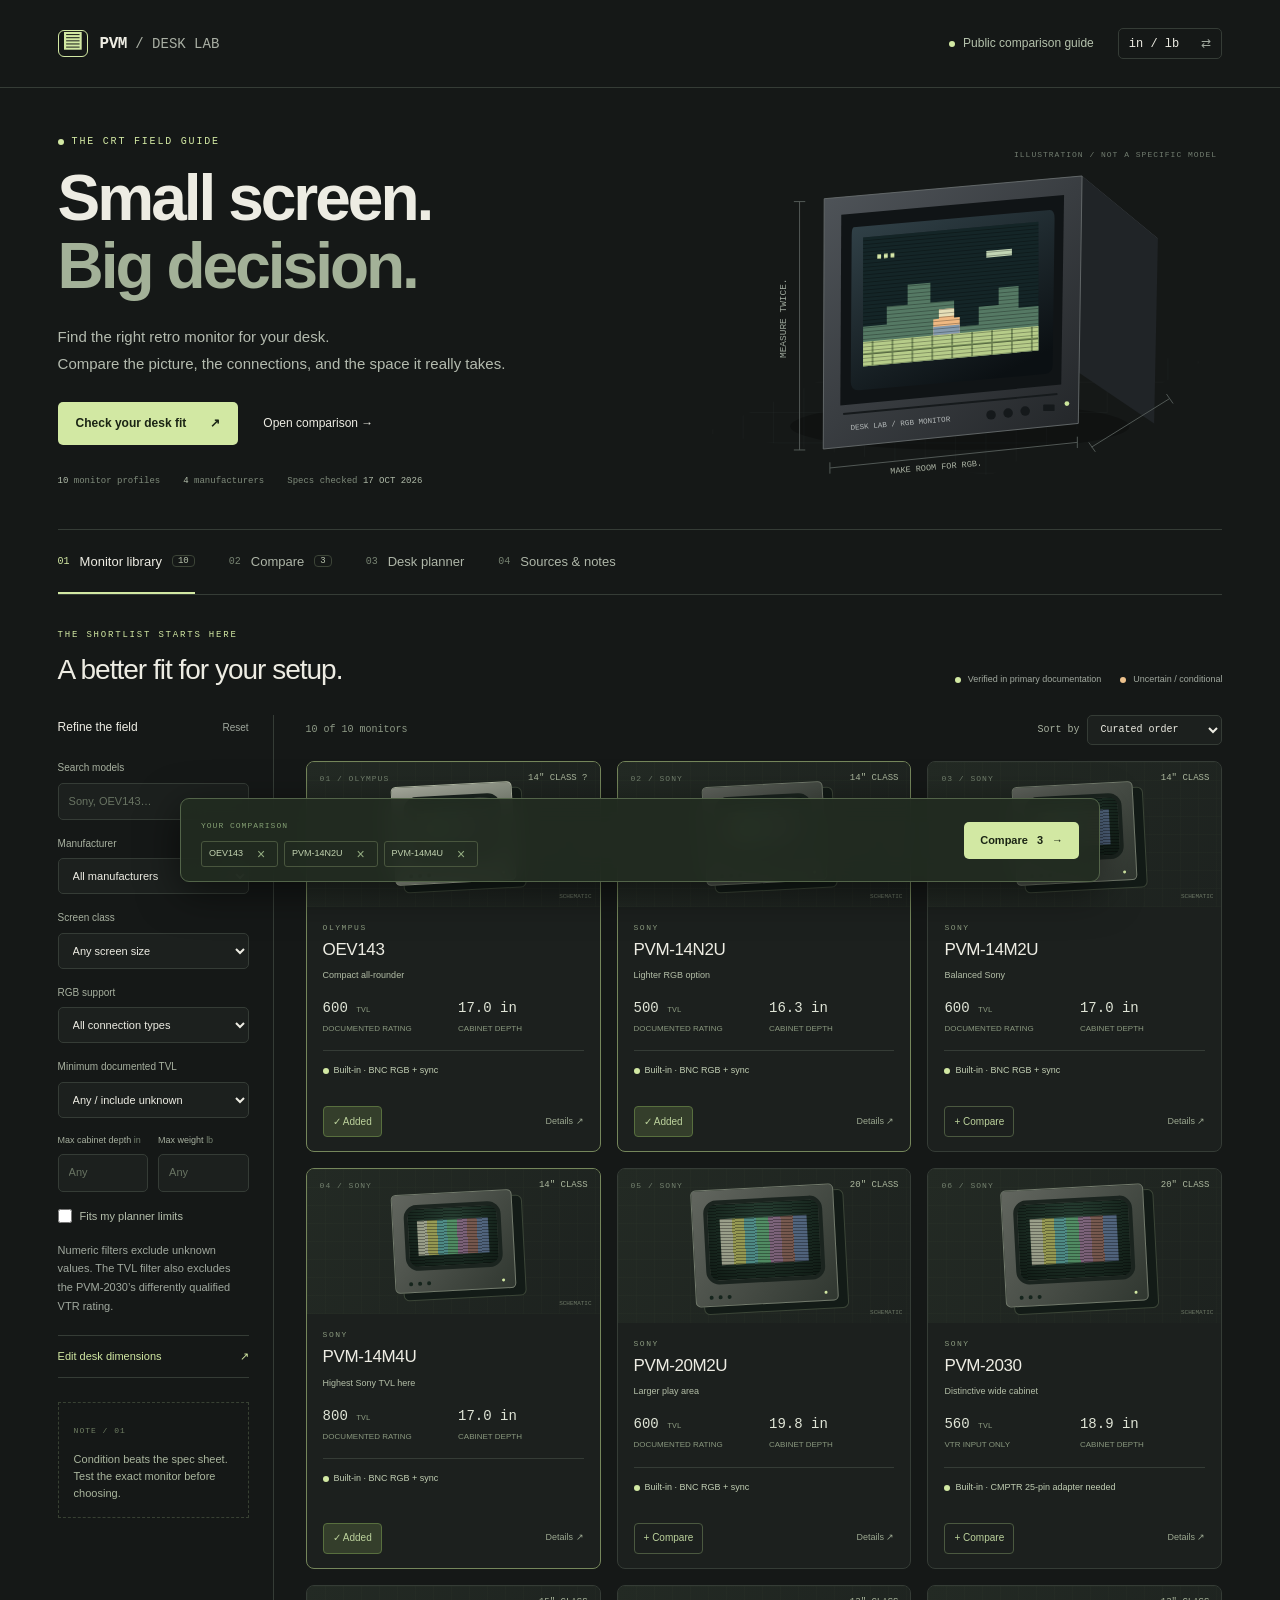
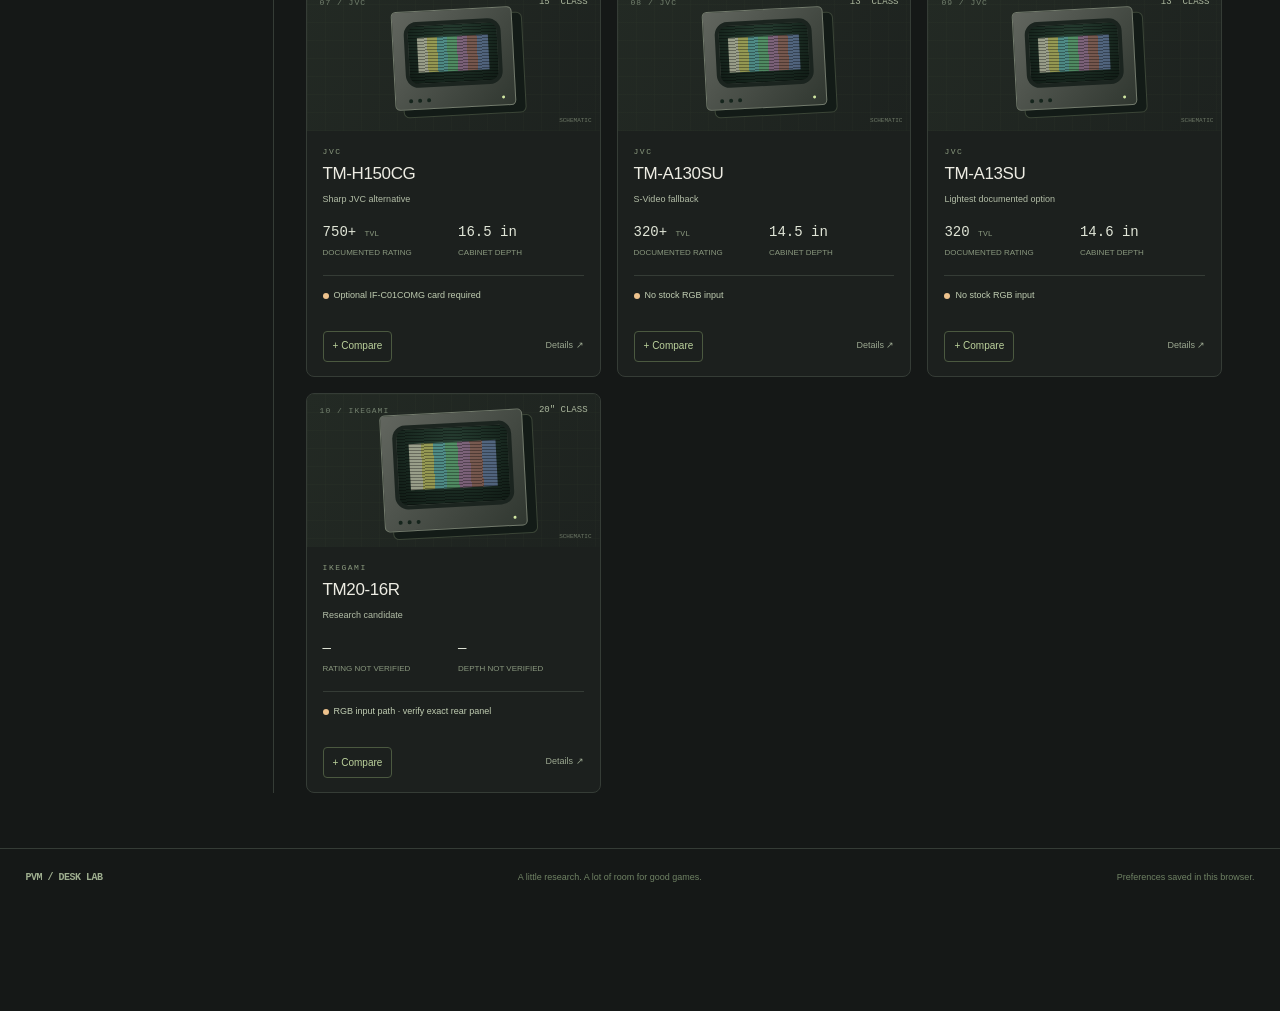
==== docs/pvm-desk-lab/index.html @ 0cb01678 "Add PVM Desk Lab comparison site and desk-fit planner" ====
<!doctype html>
<html lang="en">
<head><meta charset="UTF-8"><meta name="viewport" content="width=device-width,initial-scale=1"><meta name="description" content="Compare classic CRT monitors with sourced specifications and a practical desk-fit planner."><title>PVM Desk Lab — Find your next CRT</title><link rel="stylesheet" href="style.css"><script type="module" src="app.mjs"></script></head>
<body>
<a class="skip" href="#main">Skip to content</a>
<header class="header"><a href="#browse" class="logo" aria-label="PVM Desk Lab home"><span class="logo-icon" aria-hidden="true">▤</span><span>PVM<span class="logo-light"> / DESK LAB</span></span></a><span class="private"><span></span>Public comparison guide</span><button id="units" class="unit-button" aria-label="Switch measurement units">in / lb <span>⇄</span></button></header>
<main id="main">
<section class="hero"><div class="hero-copy"><p class="eyebrow"><span class="pulse"></span> THE CRT FIELD GUIDE</p><h1>Small screen.<br><span>Big decision.</span></h1><p class="intro">Find the right retro monitor for your desk.<br>Compare the picture, the connections, and the space it really takes.</p><div class="hero-actions"><button class="primary" data-view="desk">Check your desk fit <span>↗</span></button><button class="text-button" data-view="compare">Open comparison →</button></div><div class="hero-meta"><span><b>10</b> monitor profiles</span><span><b>4</b> manufacturers</span><span>Specs checked <b>17 OCT 2026</b></span></div></div>
<div class="hero-art" aria-hidden="true"><svg viewBox="0 0 570 360"><defs><linearGradient id="case" x2="0.9" y2="1"><stop stop-color="#50555a"/><stop offset="1" stop-color="#24272a"/></linearGradient><linearGradient id="glass" x2=".6" y2="1"><stop stop-color="#33444b"/><stop offset="1" stop-color="#0b1013"/></linearGradient><pattern id="scan" width="4" height="4" patternUnits="userSpaceOnUse"><path d="M0 3.5H4" stroke="#000" stroke-opacity=".28"/></pattern><pattern id="grid" width="32" height="32" patternUnits="userSpaceOnUse"><path d="M32 0H0V32" fill="none" stroke="#606966" stroke-width=".5" opacity=".22"/></pattern></defs><path d="M24 310 325 355 548 235 256 205Z" fill="url(#grid)"/><ellipse cx="293" cy="303" rx="179" ry="25" fill="#000" opacity=".25"/><path d="m150 63 272-24 80 66-251 35Z" fill="#51565a"/><path d="m422 39 80 66-4 195-80-54Z" fill="#202427"/><path d="m150 63 272-24-4 261-269 27Z" fill="url(#case)" stroke="#64696a"/><path d="m168 80 235-21-3 200-233 22Z" fill="#101416"/><path d="m181 93 207-18q5 0 5 9l-2 155q0 8-8 9l-197 17q-8 0-8-9l1-154q0-8 2-9Z" fill="url(#glass)"/><g transform="translate(191 104) skewY(-5.2)"><path d="M0 0H185V136H0Z" fill="#142527"/><path d="M0 94 25 94 25 75 47 75 47 54 71 54 71 75 96 75 96 103 122 103 122 84 143 84 143 66 164 66 164 89 185 89V136H0Z" fill="#557964"/><path d="M0 110H185V136H0Z" fill="#b6cc89"/><path d="M10 110V136M31 110V136M52 110V136M73 110V136M94 110V136M115 110V136M136 110V136M157 110V136M178 110V136M0 123H185" stroke="#778e5a" stroke-width="2"/><path d="M80 83h16v10h6v17H74V93h6Z" fill="#f0b982"/><path d="M80 83h16v8H80Z" fill="#e6dfb8"/><path d="M74 101h28v9H74Z" fill="#859bae"/><path d="M15 19h4v5h-4Zm7 0h4v5h-4Zm7 0h4v5h-4Z" fill="#d5e8a9"/><path d="M130 26h27v7h-27Z" fill="#c3d6b5"/><rect width="185" height="136" fill="url(#scan)"/></g><path d="m170 290 226-21" stroke="#161a1c" stroke-width="2"/><text x="178" y="307" fill="#b3b8b8" font-size="8" font-family="monospace" transform="rotate(-5 178 307)">DESK LAB / RGB MONITOR</text><g fill="#15191b"><circle cx="326" cy="291" r="5"/><circle cx="344" cy="289" r="5"/><circle cx="362" cy="287" r="5"/><rect x="381" y="280" width="12" height="7" rx="1"/></g><circle cx="406" cy="279" r="2.5" fill="#cce69b"/><g stroke="#555d59" fill="none" stroke-width="1"><path d="M124 66v262m-6-262h12m-12 262h12"/><path d="m156 347 261-27m-261 21v12m261-39v12"/><path d="m432 325 82-51m-85 46 7 10m75-61 7 10"/></g><text x="110" y="231" fill="#9ca69b" font-size="10" font-family="monospace" transform="rotate(-90 110 231)">MEASURE TWICE.</text><text x="220" y="353" fill="#aab2a3" font-size="9" font-family="monospace" transform="rotate(-5 220 353)">MAKE ROOM FOR RGB.</text></svg><span class="art-label">ILLUSTRATION / NOT A SPECIFIC MODEL</span></div></section>
<nav class="tabs" aria-label="Comparison tools"><a href="#browse" data-view="browse" class="active">01 <span>Monitor library</span><b>10</b></a><a href="#compare" data-view="compare">02 <span>Compare</span><b id="compare-count">3</b></a><a href="#desk" data-view="desk">03 <span>Desk planner</span></a><a href="#sources" data-view="sources">04 <span>Sources & notes</span></a></nav>
<section id="browse" class="view"><div class="section-top"><div><p class="eyebrow">THE SHORTLIST STARTS HERE</p><h2>A better fit for your setup.</h2></div><span class="legend"><i class="dot verified"></i> Verified in primary documentation <i class="dot uncertain"></i> Uncertain / conditional</span></div><div class="library-layout"><aside class="filters"><div class="filter-title"><h3>Refine the field</h3><button id="reset-filters" class="text-button">Reset</button></div><label class="search">Search models<input id="search" type="search" placeholder="Sony, OEV143…"></label><label>Manufacturer<select id="brand"><option value="all">All manufacturers</option><option>Sony</option><option>Olympus</option><option>JVC</option><option>Ikegami</option></select></label><label>Screen class<select id="size"><option value="all">Any screen size</option><option value="compact">Compact · 13–15 inches</option><option value="large">Large · 20 inches</option></select></label><label>RGB support<select id="rgb"><option value="all">All connection types</option><option value="stock">Built-in RGB (adapter OK)</option><option value="bnc">Built-in BNC RGB</option><option value="possible">RGB possible (card OK)</option><option value="none">No stock RGB</option></select></label><label>Minimum documented TVL<select id="tvl"><option value="0">Any / include unknown</option><option value="500">500+</option><option value="600">600+</option><option value="750">750+</option><option value="800">800+</option></select></label><div class="filter-pair"><label>Max cabinet depth <span class="length-unit">in</span><input id="max-depth" type="number" min="1" step="0.1" placeholder="Any"></label><label>Max weight <span class="mass-unit">lb</span><input id="max-mass" type="number" min="1" step="0.1" placeholder="Any"></label></div><label class="check"><input id="fits-only" type="checkbox"><span>Fits my planner limits</span></label><p class="small muted">Numeric filters exclude unknown values. The TVL filter also excludes the PVM-2030’s differently qualified VTR rating.</p><button class="planner-link" data-view="desk">Edit desk dimensions <span>↗</span></button><div class="filter-note"><span>NOTE / 01</span><p>Condition beats the spec sheet. Test the exact monitor before choosing.</p></div></aside><div><div class="results-bar"><span id="result-count" aria-live="polite"></span><label>Sort by <select id="sort"><option value="curated">Curated order</option><option value="depth">Shallowest first</option><option value="weight">Lightest first</option><option value="tvl">Highest TVL first</option></select></label></div><div id="cards" class="cards"></div></div></div></section>
<section id="compare" class="view" hidden><div class="section-top"><div><p class="eyebrow">THE DETAILS THAT CHANGE THE DECISION</p><h2>Put them side by side.</h2></div><button class="outline" data-view="browse">+ Add monitors</button></div><div class="compare-controls"><p>Select up to four. Your shortlist stays here when you filter the library.</p><label class="check"><input id="differences" type="checkbox"><span>Show differences only</span></label></div><div id="comparison"></div><div class="callout"><b>Read TVL correctly.</b><p>TVL measures horizontal resolving ability, not input resolution or scanline count. Ratings use different conditions; a higher number is not an overall picture-quality score. All candidates here target standard-definition CRT use, not an assumed 480p connection.</p></div></section>
<section id="desk" class="view" hidden><div class="section-top"><div><p class="eyebrow">LESS GUESSWORK. MORE DESK SPACE.</p><h2>Will it actually fit?</h2></div><span class="pill">Calculated from cabinet dimensions</span></div><div class="desk-layout"><aside class="desk-controls"><h3>Your available space</h3><p class="small muted">Starts with an example setup. Enter your actual clear space and remaining load budget.</p><div class="desk-fields" id="desk-fields"></div><button class="text-button" id="reset-desk">Restore example dimensions</button><hr><h3>Models on the drawing</h3><p class="small muted">Uses your comparison shortlist. Add or remove models in the library.</p><div id="desk-models"></div><button class="planner-link" data-view="browse">Change shortlist <span>↗</span></button></aside><div><div class="drawing-toolbar"><div class="segmented"><button id="overlay" aria-pressed="true">Overlay alternatives</button><button id="side" aria-pressed="false">Place side by side</button></div><span class="small muted">TOP VIEW / TO SCALE</span></div><div class="desk-canvas" id="desk-canvas"></div><div id="desk-summary" aria-live="polite"></div><div class="callout"><b>A planning envelope, not a structural approval.</b><p>Rear allowance and front workspace are your planning assumptions, not manufacturer ventilation clearances. The rectangles use full cabinet envelopes, not measured feet. Allow for plugs, controls, vents, support under every foot, and other desk equipment. Weight checks use your remaining budget; they cannot establish local point-load strength.</p></div></div></div></section>
<section id="sources" class="view" hidden><div class="section-top"><div><p class="eyebrow">KNOW WHAT YOU’RE COMPARING</p><h2>Evidence, with the gaps left in.</h2></div><span class="pill">Checked 17 October 2026</span></div><div class="source-intro"><article><i class="dot verified"></i><h3>Verified specification</h3><p>Found in a manufacturer manual or brochure. This describes the model’s original specification, not the condition or accessories of a used unit.</p></article><article><i class="dot uncertain"></i><h3>Uncertain or conditional</h3><p>Not fully established, revision-dependent, or dependent on installed hardware. Unknown values never count as a successful desk fit.</p></article><article><i class="dot calculated"></i><h3>Calculated result</h3><p>Unit conversions, cabinet footprint, clearances and fit derive from the documented values and your inputs. Rounded displays do not change the internal calculation.</p></article></div><div class="source-notes"><h3>What needs special care</h3><ul><li><b>OEV143:</b> RGB, component, 600 TVL, dimensions and mass are directly documented. Its 14-inch size class remains marked uncertain; no viewable diagonal is assumed.</li><li><b>PVM-2030:</b> 560 TVL is the VTR-input rating in the cited manual edition. RGB’s 640 × 200-dot wording is retained as a historical specification, not converted into a TVL or accepted-video-mode claim. Rear connections vary by revision.</li><li><b>TM-H150CG:</b> RGB and component need the optional IF-C01COMG card. Verify the seller includes it.</li><li><b>Ikegami TM20-16R:</b> the service manual supports RGB, but this review did not establish external dimensions, mass, TVL, or the R variant’s component support. It remains a research candidate.</li><li><b>JVC A-series:</b> the indexed manufacturer brochure is available in search records, but its original URL returned 404. Values are identified as documented with that retrieval limitation. Modifications are not assumed.</li><li><b>Screen size:</b> nominal tube class and actual viewable picture are separate. Unverified viewable sizes stay blank. Cabinet drawings do not simulate picture quality.</li></ul></div><div id="source-list" class="source-list"></div><div class="inspection"><div><p class="eyebrow">BEFORE YOU BRING ONE HOME</p><h3>Judge the unit, not just the model.</h3></div><ol><li>Check exact model suffix and rear inputs.</li><li>Test your RGB source and intended sync path.</li><li>Look at a grid, solid colors, and real gameplay after warm-up.</li><li>Inspect focus, convergence, geometry, burn-in and brightness.</li><li>Measure the cabinet, cable protrusions and support points.</li><li>Confirm included cards, adapters, service history and transport plan.</li></ol></div></section>
</main>
<footer><a class="logo" href="#browse">PVM / DESK LAB</a><span>A little research. A lot of room for good games.</span><span>Preferences saved in this browser.</span></footer>
<div class="compare-dock" id="dock"><div><span class="dock-label">YOUR COMPARISON</span><div id="dock-models"></div></div><button class="primary" data-view="compare">Compare <span id="dock-count">3</span> →</button></div>
<dialog id="detail"><button class="close" aria-label="Close monitor details">×</button><div id="detail-content"></div></dialog><div id="toast" role="status" aria-live="polite"></div>
</body></html>
---- docs/pvm-desk-lab/style.css ----
:root{--bg:#151817;--surface:#1c201e;--surface2:#222724;--border:#353c36;--text:#edece3;--muted:#a0a89e;--accent:#d2e8a3;--purple:#b8b5ff;--amber:#edc28d;--red:#efaaa4;--mono:ui-monospace,SFMono-Regular,Consolas,monospace;--sans:Inter,Arial,Helvetica,sans-serif}*{box-sizing:border-box}html{scroll-behavior:smooth;scroll-padding-top:30px}body{margin:0;background:var(--bg);color:var(--text);font:14px/1.55 var(--sans);padding-bottom:104px}a{color:inherit}button,input,select{font:inherit}button,a,input,select{ -webkit-tap-highlight-color:transparent}button{cursor:pointer}button:disabled{cursor:not-allowed;opacity:.45}button,select,input{color:var(--text)}button:focus-visible,a:focus-visible,input:focus-visible,select:focus-visible,summary:focus-visible{outline:2px solid var(--accent);outline-offset:4px}button{border:0}a{text-underline-offset:4px}.header{height:88px;max-width:1440px;margin:auto;padding:0 4.5%;display:flex;align-items:center;gap:24px;border-bottom:1px solid var(--border)}.logo{font:700 16px var(--mono);letter-spacing:-.5px;text-decoration:none;display:flex;align-items:center;gap:12px}.logo-light{color:#a9afa4;font-weight:400;font-size:14px;letter-spacing:0}.logo-icon{border:1px solid var(--accent);color:var(--accent);border-radius:6px;width:30px;height:27px;text-align:center;font-size:22px;line-height:22px}.private{margin-left:auto;font-size:12px;color:#b5c2ad;display:flex;align-items:center;gap:8px}.private span{width:6px;height:6px;background:var(--accent);border-radius:50%}.unit-button{background:transparent;border:1px solid var(--border);border-radius:5px;padding:7px 10px;font:12px var(--mono)}.unit-button span{margin-left:15px;color:var(--muted)}main{max-width:1440px;margin:auto;padding:0 4.5%}.hero{display:grid;grid-template-columns:1.1fr 1fr;min-height:436px;align-items:center;gap:30px;padding:38px 0 30px}.eyebrow{font:10px/1.5 var(--mono);letter-spacing:1.8px;color:var(--accent);margin:0 0 16px;display:flex;align-items:center;gap:8px}.pulse{height:6px;width:6px;background:var(--accent);display:inline-block;border-radius:50%}h1{font-size:clamp(40px,5vw,66px);letter-spacing:-3px;line-height:1.06;font-weight:550;margin:0 0 22px}h1 span{color:#a3b198}h2{font-size:28px;font-weight:500;letter-spacing:-1px;line-height:1.25;margin:0}h3{font-weight:500;font-size:15px;margin:0 0 10px}.intro{color:#b4bbaf;line-height:1.8;font-size:15px;margin:0 0 25px}.hero-actions{display:flex;gap:25px;align-items:center}.primary{background:var(--accent);color:#1a2414;border-radius:5px;padding:12px 18px;font-size:12px;font-weight:650;display:inline-flex;align-items:center;justify-content:center;gap:24px}.primary:hover{background:#e4f4c2}.text-button{background:transparent;color:var(--text);font-size:12px;padding:5px 0}.text-button:hover{color:var(--accent)}.hero-meta{display:flex;gap:23px;margin-top:31px;color:#7f8b7b;font:9px var(--mono)}.hero-meta b{color:#b1bcaa;font-weight:500}.hero-art{position:relative;min-width:0;max-width:570px}.hero-art svg{display:block;width:100%;height:auto}.art-label{position:absolute;top:3%;right:1%;font:8px var(--mono);letter-spacing:1px;color:#727d70}.tabs{display:flex;gap:34px;border-top:1px solid var(--border);border-bottom:1px solid var(--border);margin-top:5px;min-height:66px;align-items:stretch}.tabs a{color:#768271;display:flex;align-items:center;gap:10px;font:10px var(--mono);text-decoration:none;padding:17px 0;border-bottom:2px solid transparent;white-space:nowrap}.tabs a span{font:13px var(--sans);color:#aeb6a8}.tabs a.active{color:var(--accent);border-bottom-color:var(--accent)}.tabs a.active span{color:var(--text)}.tabs b{font-size:9px;font-weight:400;border:1px solid #3c4437;padding:0 5px;border-radius:4px;color:#b8c3ad}.view{padding:34px 0 55px}.section-top{display:flex;justify-content:space-between;gap:20px;align-items:flex-end;margin-bottom:28px}.section-top .eyebrow{font-size:9px;margin-bottom:9px}.legend{display:flex;gap:7px;align-items:center;max-width:400px;font-size:9px;color:var(--muted);flex-wrap:wrap}.dot{display:inline-block;width:6px;height:6px;border-radius:50%;vertical-align:middle;flex-shrink:0}.verified{background:var(--accent)}.uncertain{background:var(--amber)}.calculated{background:var(--purple)}.legend .dot:nth-of-type(2){margin-left:12px}.library-layout{display:grid;grid-template-columns:216px 1fr;gap:32px}.filters{border-right:1px solid var(--border);padding-right:24px}.filter-title{display:flex;align-items:center;justify-content:space-between;margin-bottom:20px}.filter-title h3{font-size:12px;margin:0}.filter-title button{font-size:10px;color:var(--muted)}label{display:block;font-size:10px;color:#a7b09f;margin-bottom:16px}input[type=search],input[type=number],select{width:100%;display:block;margin-top:7px;border:1px solid var(--border);background:var(--surface);border-radius:5px;padding:9px 10px;min-height:36px;font-size:11px;max-width:100%}input::placeholder{color:#697463}select{appearance:auto;cursor:pointer}.check{display:flex;align-items:center;gap:8px;color:#b6c0ad;font-size:11px;cursor:pointer}.check input{accent-color:var(--accent);width:14px;height:14px;margin:0;flex-shrink:0}.filter-pair{display:grid;grid-template-columns:1fr 1fr;gap:10px}.filter-pair label{font-size:9px}.filter-pair label span{color:#73806e}.small{font-size:11px;line-height:1.7}.muted{color:var(--muted)}.planner-link{width:100%;padding:12px 0;display:flex;justify-content:space-between;background:transparent;border-top:1px solid var(--border);border-bottom:1px solid var(--border);text-align:left;color:var(--accent);font-size:11px;margin-top:20px}.filter-note{border:1px dashed #384133;padding:15px;margin-top:24px;color:#aab69e}.filter-note span{font:8px var(--mono);color:#6f7e63;letter-spacing:1px}.filter-note p{font-size:11px;margin-bottom:0}.results-bar{display:flex;align-items:center;justify-content:space-between;gap:15px;margin-bottom:16px;color:#8e9a86;font:10px var(--mono)}.results-bar label{display:flex;align-items:center;gap:8px;margin:0;white-space:nowrap}.results-bar select{margin:0;padding:7px 8px;font-size:10px;min-height:30px;width:135px}.cards{display:grid;grid-template-columns:repeat(3,minmax(0,1fr));gap:16px}.card{background:var(--surface);border:1px solid var(--border);border-radius:8px;overflow:hidden;display:flex;flex-direction:column;transition:border-color .15s}.card:hover{border-color:#6e7c60}.card.selected{border-color:#75865b}.card-top{position:relative;background:linear-gradient(130deg,#232a24,#1d221f);min-height:145px;display:flex;align-items:center;justify-content:center;padding:18px}.card-top:before{content:'';position:absolute;inset:0;background-image:linear-gradient(#919e6b07 1px,transparent 1px),linear-gradient(90deg,#919e6b07 1px,transparent 1px);background-size:18px 18px}.card-index{position:absolute;top:12px;left:13px;font:8px var(--mono);letter-spacing:1px;color:#73806e}.card-class{position:absolute;right:12px;top:11px;color:#acb89e;font:9px var(--mono)}.mini-crt{width:121px;aspect-ratio:1.22;background:linear-gradient(130deg,#62665f,#303730);border:1px solid #737b6d;border-radius:5px;position:relative;padding:10px 11px 21px;box-shadow:9px 7px 0 #131b17,9px 7px 0 1px #3b4537;transform:rotate(-3deg)}.mini-crt.cream{background:linear-gradient(130deg,#b0b4a6,#777f71);border-color:#b7bfa9}.mini-crt.big{width:143px}.mini-glass{width:100%;height:100%;border:4px solid #1b241f;border-radius:13px;background:radial-gradient(ellipse at 50% 20%,#263d31,#101b15);overflow:hidden;display:flex;justify-content:center;align-items:center;position:relative}.mini-glass:after{content:'';position:absolute;inset:0;background:repeating-linear-gradient(0deg,#0005 0px,#0005 1px,transparent 1px,transparent 3px)}.mini-glass .bars{height:60%;width:79%;background:linear-gradient(90deg,#dddcc1 0 14%,#d5d16b 14% 28%,#68b9b7 28% 42%,#6bba82 42% 56%,#ac7ba3 56% 70%,#a66e64 70% 84%,#6e83ae 84%);opacity:.65}.mini-controls{position:absolute;left:13px;right:10px;bottom:6px;display:flex;align-items:center;gap:5px}.mini-controls i{width:4px;height:4px;background:#16251d;border-radius:50%}.mini-controls i:last-child{background:var(--accent);margin-left:auto;width:3px;height:3px}.schematic-label{position:absolute;bottom:7px;right:8px;font:6px var(--mono);color:#6d7866}.card-body{padding:16px 16px 14px;display:flex;flex:1;flex-direction:column}.card-brand{font:8px var(--mono);letter-spacing:1.5px;color:#8a997e;margin-bottom:5px}.card h3{font-size:17px;letter-spacing:-.4px;margin-bottom:6px}.tag{color:#b3bea7;font-size:9px}.spec-row{display:grid;grid-template-columns:1fr 1fr;gap:10px;margin:17px 0 13px;padding-bottom:13px;border-bottom:1px solid var(--border)}.spec-row strong{display:block;font:14px var(--mono);font-weight:400;color:#e0e5d7}.spec-row small{font-size:8px;color:#89977e}.connection{font-size:9px;color:#c0cdb2;display:flex;gap:5px;align-items:flex-start;min-height:28px}.connection .dot{margin-top:4px}.card-bottom{display:flex;gap:10px;align-items:center;justify-content:space-between;margin-top:auto;padding-top:14px}.add-button{border:1px solid #4b5940;border-radius:4px;padding:6px 9px;background:transparent;color:#bcd29c;font-size:10px;min-height:31px}.add-button[aria-pressed=true]{background:#343e2b;border-color:#586f3e}.details-button{background:transparent;color:#9ba790;font-size:9px;padding:7px 0}.empty{grid-column:1/-1;padding:55px 25px;border:1px dashed var(--border);text-align:center;color:var(--muted)}.empty h3{color:var(--text)}.outline{background:transparent;border:1px solid #59644f;border-radius:5px;padding:9px 13px;font-size:11px;color:var(--accent)}.pill{border:1px solid var(--border);border-radius:4px;padding:5px 9px;font:9px var(--mono);color:#a5b295}.compare-controls{display:flex;justify-content:space-between;align-items:center;gap:20px;color:var(--muted);font-size:12px;margin-bottom:20px}.compare-controls p{margin:0}.compare-controls label{margin:0}.table-wrap{border:1px solid var(--border);border-radius:7px;overflow:auto}table{border-collapse:collapse;width:100%;min-width:660px;table-layout:fixed;font-size:11px}th,td{padding:16px;vertical-align:top;text-align:left;border-right:1px solid var(--border);border-bottom:1px solid var(--border);overflow-wrap:anywhere}tr:last-child>*{border-bottom:0}tr>*:last-child{border-right:0}tbody th{font-size:10px;color:#8c9b80;font-weight:400;background:#191f1a;width:150px}thead th{background:#20281f;font-weight:400;min-width:180px}thead th:first-child{width:150px}.table-model{display:flex;justify-content:space-between;gap:8px;align-items:flex-start}.table-model strong{display:block;font-size:15px;color:#e0e7d7;margin-bottom:3px}.table-model small{font:9px var(--mono);color:#819370}.remove{background:transparent;color:#9baf8b;font-size:18px;padding:0 4px;line-height:1;min-width:24px;min-height:24px}.spec-value{display:block;margin-bottom:5px;font-size:12px}.provenance{display:inline-flex;align-items:center;gap:4px;font-size:8px;background:transparent;color:#9baa8e;padding:0;text-align:left;text-decoration:underline;text-decoration-color:#56634c;text-underline-offset:3px}.provenance.unknown-text{color:var(--amber);text-decoration:none}.cell-note{display:block;color:#909e84;font-size:9px;line-height:1.7;margin-top:7px}.derived{color:#b8b5e8}.compare-insights{display:grid;grid-template-columns:repeat(3,1fr);gap:16px;margin-bottom:20px}.insight{border-left:2px solid #b5c58a;padding:8px 16px;background:#1d241c}.insight span{font:8px var(--mono);color:#8b9e7c;letter-spacing:1px}.insight p{margin:6px 0 0;font-size:12px;color:#bdc9b2}.callout{display:flex;gap:25px;border:1px solid var(--border);border-radius:6px;padding:19px 22px;margin-top:24px;background:#1b211a}.callout b{color:#cbd6bd;font-size:12px;min-width:135px;max-width:180px;font-weight:500}.callout p{font-size:11px;color:#97a58c;margin:0;line-height:1.8}.desk-layout{display:grid;grid-template-columns:250px 1fr;gap:32px}.desk-controls{border:1px solid var(--border);border-radius:7px;padding:21px;background:#1b211c;align-self:start}.desk-fields{display:grid;grid-template-columns:1fr 1fr;gap:0 12px;margin-top:18px}.desk-fields label{font-size:9px}.desk-fields input{font:12px var(--mono)}hr{border:0;border-top:1px solid var(--border);margin:22px 0}.desk-model-chip{display:flex;align-items:center;gap:8px;margin-top:11px;font-size:10px;color:#b5c5a8}.desk-model-chip i{width:8px;height:8px;display:inline-block;border-radius:2px}.drawing-toolbar{display:flex;justify-content:space-between;align-items:center;gap:15px;margin-bottom:16px}.segmented{display:flex;border:1px solid var(--border);border-radius:5px;padding:3px;background:#1b211a}.segmented button{font-size:10px;background:transparent;color:#879a78;padding:8px 13px;border-radius:3px}.segmented button[aria-pressed=true]{background:#35412d;color:var(--accent)}.desk-canvas{border:1px solid var(--border);border-radius:7px;background-color:#1a201b;background-image:linear-gradient(#50604012 1px,transparent 1px),linear-gradient(90deg,#50604012 1px,transparent 1px);background-size:20px 20px;padding:20px;min-height:300px}.desk-canvas svg{width:100%;max-height:460px;display:block;overflow:visible}.drawing-caption{font:9px var(--mono);color:#86997a;margin:8px 0 0;line-height:1.8}.fit-cards{display:grid;grid-template-columns:repeat(2,1fr);gap:12px;margin-top:18px}.fit-card{border:1px solid var(--border);padding:14px 16px;border-radius:5px;background:#1c231b}.fit-card h3{font-size:12px;margin-bottom:6px}.fit-status{font:9px var(--mono);color:var(--accent)}.fit-status.over{color:var(--red)}.fit-status.unknown{color:var(--amber)}.fit-metrics{display:grid;grid-template-columns:1fr 1fr;font-size:9px;gap:5px 10px;margin-top:9px;color:#99a68e}.fit-metrics b{font-weight:400;color:#c5d1b9}.source-intro{display:grid;grid-template-columns:repeat(3,1fr);gap:22px;margin:30px 0}.source-intro article{border:1px solid var(--border);border-radius:6px;padding:22px}.source-intro h3{margin:15px 0 10px}.source-intro p{font-size:12px;color:var(--muted);margin:0;line-height:1.8}.source-notes{border-top:1px solid var(--border);padding:25px 0}.source-notes ul{padding-left:18px;margin-bottom:0}.source-notes li{margin:10px 0;color:var(--muted);font-size:12px}.source-notes b{color:#d0d9c5;font-weight:500}.source-list{display:grid;grid-template-columns:1fr 1fr;gap:15px}.source{border:1px solid var(--border);border-radius:5px;padding:21px}.source>span{font:8px var(--mono);color:#89a071;text-transform:uppercase;letter-spacing:1px}.source h3{margin:9px 0;font-size:14px}.source p{color:var(--muted);font-size:11px}.source a{font-size:11px;color:var(--accent);margin-right:14px}.inspection{display:grid;grid-template-columns:1fr 2fr;gap:50px;padding:32px;margin-top:32px;background:#242e20;border:1px solid #405139;border-radius:6px}.inspection h3{font-size:22px;max-width:200px;line-height:1.4}.inspection ol{margin:0;columns:2;padding-left:20px;column-gap:45px;font-size:12px;color:#b1c4a0}.inspection li{margin:0 0 13px;padding-left:4px;break-inside:avoid}footer{max-width:1310px;margin:0 auto;border-top:1px solid var(--border);display:flex;align-items:center;justify-content:space-between;gap:20px;padding:22px 2%;color:#6f8264;font-size:9px}footer .logo{font-size:10px;color:#9eae8f}.compare-dock{position:fixed;bottom:18px;left:50%;transform:translateX(-50%);width:min(920px,92%);z-index:5;border:1px solid #536449;background:#222b20ef;box-shadow:0 10px 40px #0008;backdrop-filter:blur(12px);border-radius:9px;display:flex;justify-content:space-between;align-items:center;padding:14px 20px;gap:20px}.dock-label{font:8px var(--mono);letter-spacing:1px;color:#849f73}.compare-dock>div{min-width:0}.compare-dock .primary{white-space:nowrap;font-size:11px;padding:10px 16px;gap:9px}#dock-models{display:flex;flex-wrap:wrap;gap:6px;margin-top:6px}.dock-chip{display:flex;align-items:center;gap:9px;border:1px solid #49563e;border-radius:3px;padding:3px 7px;font-size:9px;color:#c2d3b0}.dock-chip button{background:transparent;color:#96af83;padding:0 1px;font-size:14px;line-height:1.2;min-width:18px;min-height:18px}dialog{width:min(780px,94vw);max-height:88vh;overflow:auto;background:#20271f;color:var(--text);border:1px solid #536649;border-radius:10px;padding:33px}dialog::backdrop{background:#060b08c9;backdrop-filter:blur(4px)}dialog h2{margin:3px 30px 15px 0}dialog p{font-size:13px;color:#b6c5aa;line-height:1.8}.close{position:absolute;right:14px;top:9px;background:transparent;font-size:25px;color:#a9bc99;padding:8px}.detail-grid{display:grid;grid-template-columns:1fr 1fr;gap:15px;margin-top:23px}.detail-grid>div{border-top:1px solid var(--border);padding-top:14px}.detail-grid h3{font-size:10px;color:#94a77f}.detail-grid p{font-size:12px}.detail-source{border-top:1px solid var(--border);padding-top:15px;margin-top:20px}.detail-source a{color:var(--accent);font-size:12px}.detail-source small{font-size:10px;color:#91a17f;display:block;margin-top:6px}.skip{position:absolute;left:10px;top:-80px;background:var(--accent);color:#16210e;padding:12px;z-index:100}.skip:focus{top:10px}#toast{position:fixed;bottom:116px;left:50%;transform:translateX(-50%);background:#d2e8a3;color:#1d2a14;padding:12px 20px;z-index:50;border-radius:5px;font-size:12px;display:none;max-width:90%}#toast.show{display:block}[hidden]{display:none!important}.field-error{color:var(--red);font-size:10px;margin-top:8px}.input-invalid{border-color:var(--red)!important}
@media(min-width:1440px){.hero{min-height:460px}.card-top{min-height:160px}}
@media(max-width:1150px){.cards{grid-template-columns:repeat(2,minmax(0,1fr))}.library-layout{grid-template-columns:200px 1fr;gap:24px}.hero{gap:10px}.hero-meta{gap:12px;font-size:8px}.hero-actions{gap:15px}.legend{max-width:240px}.desk-layout{grid-template-columns:220px 1fr;gap:22px}.drawing-toolbar{flex-wrap:wrap}h1{font-size:52px}.hero-art{margin-right:-15px}.callout{gap:18px}.compare-insights{grid-template-columns:1fr}.insight{display:flex;align-items:center;gap:20px}.insight span{min-width:120px}.insight p{margin:0}}
@media(max-width:760px){.header{height:68px;padding:0 5%;gap:12px}.logo{font-size:14px;gap:9px}.logo-light{font-size:11px}.private{font-size:0;gap:0}.unit-button{padding:7px;font-size:10px}.unit-button span{margin-left:7px}main{padding:0 5%}.hero{grid-template-columns:1fr;gap:0;padding-top:30px;min-height:0}.hero-copy{position:relative;z-index:1}h1{font-size:49px;letter-spacing:-2px}.intro{font-size:13px}.hero-art{width:min(420px,100%);justify-self:center;margin-top:10px;margin-bottom:-10px;opacity:.9}.hero-meta{font-size:8px;gap:18px;flex-wrap:wrap}.tabs{gap:22px;overflow-x:auto;min-height:59px}.tabs a{font-size:8px;gap:7px}.tabs a span{font-size:11px}.tabs b{font-size:8px}.view{padding-top:28px}.section-top{align-items:flex-start;flex-wrap:wrap;gap:15px}h2{font-size:24px}.legend{max-width:100%;font-size:8px}.library-layout{grid-template-columns:1fr;gap:18px}.filters{border:1px solid var(--border);border-radius:5px;padding:15px;display:grid;grid-template-columns:1fr 1fr;gap:0 14px;align-items:start}.filter-title{grid-column:1/-1;margin-bottom:15px}.filters .search{grid-column:1/-1}.filters label{margin-bottom:12px}.filters .small{grid-column:1/-1;margin-top:0;margin-bottom:0;font-size:9px}.filters .filter-pair{grid-column:1/-1}.filters .planner-link{margin-top:10px;grid-column:1/-1;padding:8px 0}.filter-note{display:none}.filters .check{grid-column:1/-1;margin:3px 0 10px}.cards{gap:12px}.card-body{padding:13px}.card h3{font-size:15px}.card-top{min-height:132px}.mini-crt{width:110px}.mini-crt.big{width:124px}.card-class{font-size:8px}.spec-row{gap:7px}.spec-row strong{font-size:12px}.card-bottom{gap:7px}.add-button{font-size:9px;padding:6px 7px}.details-button{font-size:8px}.connection{font-size:9px}.tag{font-size:8px}.results-bar{font-size:9px}.results-bar select{width:125px}.compare-controls{flex-wrap:wrap}.compare-controls p{font-size:11px}.table-wrap{margin-right:-5.6%;border-radius:6px 0 0 6px}table{min-width:640px}th,td{padding:12px}.callout{display:block;padding:17px}.callout b{display:block;max-width:none;margin-bottom:9px}.desk-layout{grid-template-columns:1fr}.desk-controls{padding:18px}.desk-fields{grid-template-columns:repeat(3,1fr);gap:0 12px}.desk-model-chip{display:inline-flex;margin:4px 14px 4px 0}.desk-canvas{padding:12px;min-height:240px}.fit-cards{grid-template-columns:1fr}.drawing-toolbar .small{font-size:8px}.source-intro{grid-template-columns:1fr;gap:12px}.source-intro article{padding:17px}.source-intro h3{margin-top:6px}.source-intro p{font-size:11px}.source-list{grid-template-columns:1fr}.inspection{grid-template-columns:1fr;gap:15px;padding:22px}.inspection h3{max-width:none;font-size:21px}.inspection ol{columns:1}.compare-dock{width:94%;padding:12px;gap:9px;bottom:10px}.dock-label{font-size:7px}.dock-chip{font-size:8px;gap:4px;padding:2px 4px}.compare-dock .primary{padding:10px;gap:5px;font-size:10px}#dock-models{gap:4px}footer{margin:0 5%;padding:20px 0;flex-wrap:wrap;gap:12px;font-size:8px}footer>span:last-child{width:100%}.detail-grid{grid-template-columns:1fr}dialog{padding:25px}.insight{display:block}.insight p{margin-top:6px}.hero-actions .primary{font-size:11px;padding:11px 14px;gap:16px}.hero-actions .text-button{font-size:11px}.section-top .pill{font-size:8px}}
@media(max-width:370px){.cards{grid-template-columns:1fr}.hero-actions{flex-wrap:wrap}.desk-fields{grid-template-columns:1fr 1fr}.logo-light{font-size:9px}}
@media(prefers-reduced-motion:reduce){html{scroll-behavior:auto}*{transition:none!important}}
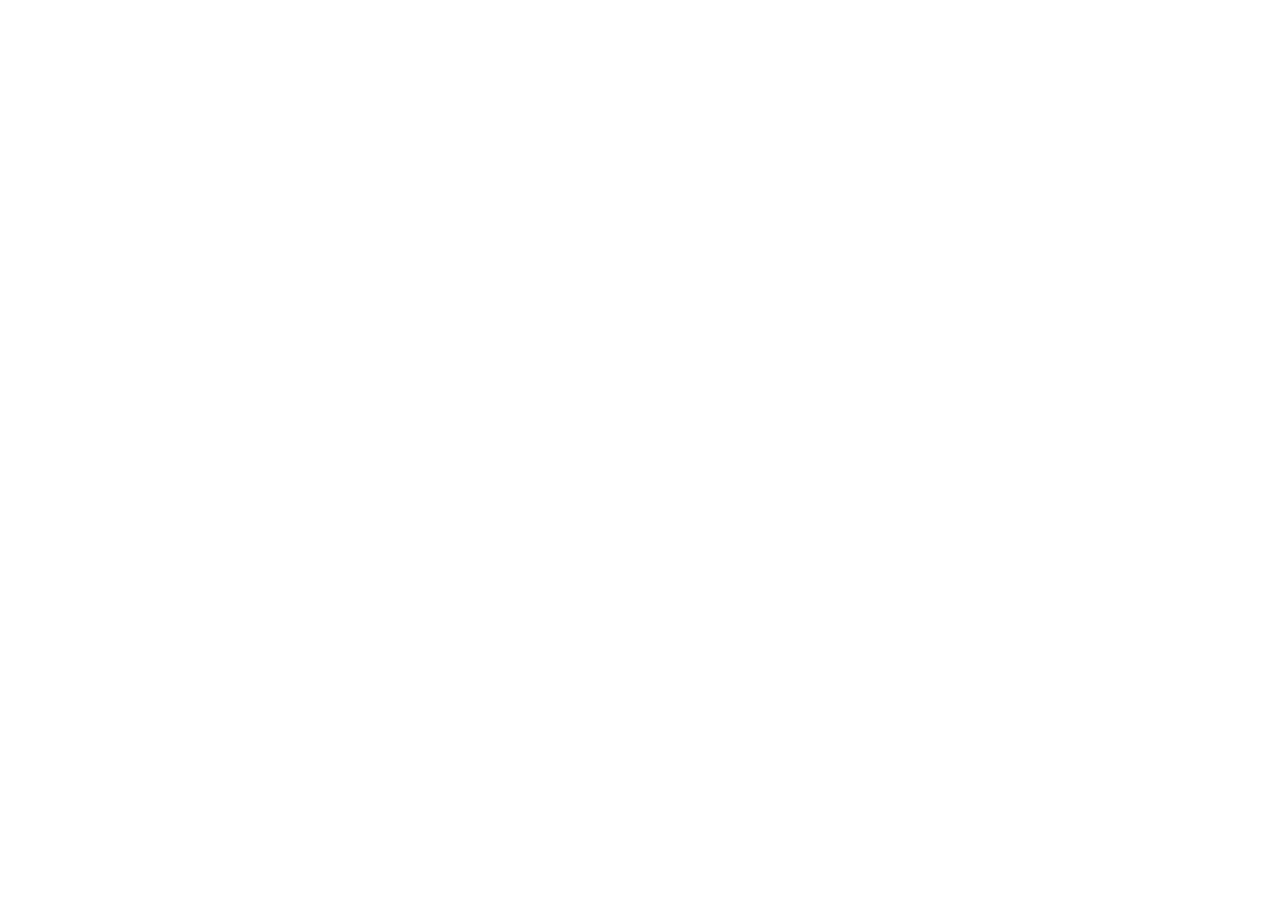
==== commit fe401808: "Move PVM Desk Lab to its own repository and redirect the old site" ====
--- a/docs/pvm-desk-lab/index.html
+++ b/docs/pvm-desk-lab/index.html
@@ -1,19 +1,2 @@
 <!doctype html>
-<html lang="en">
-<head><meta charset="UTF-8"><meta name="viewport" content="width=device-width,initial-scale=1"><meta name="description" content="Compare classic CRT monitors with sourced specifications and a practical desk-fit planner."><title>PVM Desk Lab — Find your next CRT</title><link rel="stylesheet" href="style.css"><script type="module" src="app.mjs"></script></head>
-<body>
-<a class="skip" href="#main">Skip to content</a>
-<header class="header"><a href="#browse" class="logo" aria-label="PVM Desk Lab home"><span class="logo-icon" aria-hidden="true">▤</span><span>PVM<span class="logo-light"> / DESK LAB</span></span></a><span class="private"><span></span>Public comparison guide</span><button id="units" class="unit-button" aria-label="Switch measurement units">in / lb <span>⇄</span></button></header>
-<main id="main">
-<section class="hero"><div class="hero-copy"><p class="eyebrow"><span class="pulse"></span> THE CRT FIELD GUIDE</p><h1>Small screen.<br><span>Big decision.</span></h1><p class="intro">Find the right retro monitor for your desk.<br>Compare the picture, the connections, and the space it really takes.</p><div class="hero-actions"><button class="primary" data-view="desk">Check your desk fit <span>↗</span></button><button class="text-button" data-view="compare">Open comparison →</button></div><div class="hero-meta"><span><b>10</b> monitor profiles</span><span><b>4</b> manufacturers</span><span>Specs checked <b>17 OCT 2026</b></span></div></div>
-<div class="hero-art" aria-hidden="true"><svg viewBox="0 0 570 360"><defs><linearGradient id="case" x2="0.9" y2="1"><stop stop-color="#50555a"/><stop offset="1" stop-color="#24272a"/></linearGradient><linearGradient id="glass" x2=".6" y2="1"><stop stop-color="#33444b"/><stop offset="1" stop-color="#0b1013"/></linearGradient><pattern id="scan" width="4" height="4" patternUnits="userSpaceOnUse"><path d="M0 3.5H4" stroke="#000" stroke-opacity=".28"/></pattern><pattern id="grid" width="32" height="32" patternUnits="userSpaceOnUse"><path d="M32 0H0V32" fill="none" stroke="#606966" stroke-width=".5" opacity=".22"/></pattern></defs><path d="M24 310 325 355 548 235 256 205Z" fill="url(#grid)"/><ellipse cx="293" cy="303" rx="179" ry="25" fill="#000" opacity=".25"/><path d="m150 63 272-24 80 66-251 35Z" fill="#51565a"/><path d="m422 39 80 66-4 195-80-54Z" fill="#202427"/><path d="m150 63 272-24-4 261-269 27Z" fill="url(#case)" stroke="#64696a"/><path d="m168 80 235-21-3 200-233 22Z" fill="#101416"/><path d="m181 93 207-18q5 0 5 9l-2 155q0 8-8 9l-197 17q-8 0-8-9l1-154q0-8 2-9Z" fill="url(#glass)"/><g transform="translate(191 104) skewY(-5.2)"><path d="M0 0H185V136H0Z" fill="#142527"/><path d="M0 94 25 94 25 75 47 75 47 54 71 54 71 75 96 75 96 103 122 103 122 84 143 84 143 66 164 66 164 89 185 89V136H0Z" fill="#557964"/><path d="M0 110H185V136H0Z" fill="#b6cc89"/><path d="M10 110V136M31 110V136M52 110V136M73 110V136M94 110V136M115 110V136M136 110V136M157 110V136M178 110V136M0 123H185" stroke="#778e5a" stroke-width="2"/><path d="M80 83h16v10h6v17H74V93h6Z" fill="#f0b982"/><path d="M80 83h16v8H80Z" fill="#e6dfb8"/><path d="M74 101h28v9H74Z" fill="#859bae"/><path d="M15 19h4v5h-4Zm7 0h4v5h-4Zm7 0h4v5h-4Z" fill="#d5e8a9"/><path d="M130 26h27v7h-27Z" fill="#c3d6b5"/><rect width="185" height="136" fill="url(#scan)"/></g><path d="m170 290 226-21" stroke="#161a1c" stroke-width="2"/><text x="178" y="307" fill="#b3b8b8" font-size="8" font-family="monospace" transform="rotate(-5 178 307)">DESK LAB / RGB MONITOR</text><g fill="#15191b"><circle cx="326" cy="291" r="5"/><circle cx="344" cy="289" r="5"/><circle cx="362" cy="287" r="5"/><rect x="381" y="280" width="12" height="7" rx="1"/></g><circle cx="406" cy="279" r="2.5" fill="#cce69b"/><g stroke="#555d59" fill="none" stroke-width="1"><path d="M124 66v262m-6-262h12m-12 262h12"/><path d="m156 347 261-27m-261 21v12m261-39v12"/><path d="m432 325 82-51m-85 46 7 10m75-61 7 10"/></g><text x="110" y="231" fill="#9ca69b" font-size="10" font-family="monospace" transform="rotate(-90 110 231)">MEASURE TWICE.</text><text x="220" y="353" fill="#aab2a3" font-size="9" font-family="monospace" transform="rotate(-5 220 353)">MAKE ROOM FOR RGB.</text></svg><span class="art-label">ILLUSTRATION / NOT A SPECIFIC MODEL</span></div></section>
-<nav class="tabs" aria-label="Comparison tools"><a href="#browse" data-view="browse" class="active">01 <span>Monitor library</span><b>10</b></a><a href="#compare" data-view="compare">02 <span>Compare</span><b id="compare-count">3</b></a><a href="#desk" data-view="desk">03 <span>Desk planner</span></a><a href="#sources" data-view="sources">04 <span>Sources & notes</span></a></nav>
-<section id="browse" class="view"><div class="section-top"><div><p class="eyebrow">THE SHORTLIST STARTS HERE</p><h2>A better fit for your setup.</h2></div><span class="legend"><i class="dot verified"></i> Verified in primary documentation <i class="dot uncertain"></i> Uncertain / conditional</span></div><div class="library-layout"><aside class="filters"><div class="filter-title"><h3>Refine the field</h3><button id="reset-filters" class="text-button">Reset</button></div><label class="search">Search models<input id="search" type="search" placeholder="Sony, OEV143…"></label><label>Manufacturer<select id="brand"><option value="all">All manufacturers</option><option>Sony</option><option>Olympus</option><option>JVC</option><option>Ikegami</option></select></label><label>Screen class<select id="size"><option value="all">Any screen size</option><option value="compact">Compact · 13–15 inches</option><option value="large">Large · 20 inches</option></select></label><label>RGB support<select id="rgb"><option value="all">All connection types</option><option value="stock">Built-in RGB (adapter OK)</option><option value="bnc">Built-in BNC RGB</option><option value="possible">RGB possible (card OK)</option><option value="none">No stock RGB</option></select></label><label>Minimum documented TVL<select id="tvl"><option value="0">Any / include unknown</option><option value="500">500+</option><option value="600">600+</option><option value="750">750+</option><option value="800">800+</option></select></label><div class="filter-pair"><label>Max cabinet depth <span class="length-unit">in</span><input id="max-depth" type="number" min="1" step="0.1" placeholder="Any"></label><label>Max weight <span class="mass-unit">lb</span><input id="max-mass" type="number" min="1" step="0.1" placeholder="Any"></label></div><label class="check"><input id="fits-only" type="checkbox"><span>Fits my planner limits</span></label><p class="small muted">Numeric filters exclude unknown values. The TVL filter also excludes the PVM-2030’s differently qualified VTR rating.</p><button class="planner-link" data-view="desk">Edit desk dimensions <span>↗</span></button><div class="filter-note"><span>NOTE / 01</span><p>Condition beats the spec sheet. Test the exact monitor before choosing.</p></div></aside><div><div class="results-bar"><span id="result-count" aria-live="polite"></span><label>Sort by <select id="sort"><option value="curated">Curated order</option><option value="depth">Shallowest first</option><option value="weight">Lightest first</option><option value="tvl">Highest TVL first</option></select></label></div><div id="cards" class="cards"></div></div></div></section>
-<section id="compare" class="view" hidden><div class="section-top"><div><p class="eyebrow">THE DETAILS THAT CHANGE THE DECISION</p><h2>Put them side by side.</h2></div><button class="outline" data-view="browse">+ Add monitors</button></div><div class="compare-controls"><p>Select up to four. Your shortlist stays here when you filter the library.</p><label class="check"><input id="differences" type="checkbox"><span>Show differences only</span></label></div><div id="comparison"></div><div class="callout"><b>Read TVL correctly.</b><p>TVL measures horizontal resolving ability, not input resolution or scanline count. Ratings use different conditions; a higher number is not an overall picture-quality score. All candidates here target standard-definition CRT use, not an assumed 480p connection.</p></div></section>
-<section id="desk" class="view" hidden><div class="section-top"><div><p class="eyebrow">LESS GUESSWORK. MORE DESK SPACE.</p><h2>Will it actually fit?</h2></div><span class="pill">Calculated from cabinet dimensions</span></div><div class="desk-layout"><aside class="desk-controls"><h3>Your available space</h3><p class="small muted">Starts with an example setup. Enter your actual clear space and remaining load budget.</p><div class="desk-fields" id="desk-fields"></div><button class="text-button" id="reset-desk">Restore example dimensions</button><hr><h3>Models on the drawing</h3><p class="small muted">Uses your comparison shortlist. Add or remove models in the library.</p><div id="desk-models"></div><button class="planner-link" data-view="browse">Change shortlist <span>↗</span></button></aside><div><div class="drawing-toolbar"><div class="segmented"><button id="overlay" aria-pressed="true">Overlay alternatives</button><button id="side" aria-pressed="false">Place side by side</button></div><span class="small muted">TOP VIEW / TO SCALE</span></div><div class="desk-canvas" id="desk-canvas"></div><div id="desk-summary" aria-live="polite"></div><div class="callout"><b>A planning envelope, not a structural approval.</b><p>Rear allowance and front workspace are your planning assumptions, not manufacturer ventilation clearances. The rectangles use full cabinet envelopes, not measured feet. Allow for plugs, controls, vents, support under every foot, and other desk equipment. Weight checks use your remaining budget; they cannot establish local point-load strength.</p></div></div></div></section>
-<section id="sources" class="view" hidden><div class="section-top"><div><p class="eyebrow">KNOW WHAT YOU’RE COMPARING</p><h2>Evidence, with the gaps left in.</h2></div><span class="pill">Checked 17 October 2026</span></div><div class="source-intro"><article><i class="dot verified"></i><h3>Verified specification</h3><p>Found in a manufacturer manual or brochure. This describes the model’s original specification, not the condition or accessories of a used unit.</p></article><article><i class="dot uncertain"></i><h3>Uncertain or conditional</h3><p>Not fully established, revision-dependent, or dependent on installed hardware. Unknown values never count as a successful desk fit.</p></article><article><i class="dot calculated"></i><h3>Calculated result</h3><p>Unit conversions, cabinet footprint, clearances and fit derive from the documented values and your inputs. Rounded displays do not change the internal calculation.</p></article></div><div class="source-notes"><h3>What needs special care</h3><ul><li><b>OEV143:</b> RGB, component, 600 TVL, dimensions and mass are directly documented. Its 14-inch size class remains marked uncertain; no viewable diagonal is assumed.</li><li><b>PVM-2030:</b> 560 TVL is the VTR-input rating in the cited manual edition. RGB’s 640 × 200-dot wording is retained as a historical specification, not converted into a TVL or accepted-video-mode claim. Rear connections vary by revision.</li><li><b>TM-H150CG:</b> RGB and component need the optional IF-C01COMG card. Verify the seller includes it.</li><li><b>Ikegami TM20-16R:</b> the service manual supports RGB, but this review did not establish external dimensions, mass, TVL, or the R variant’s component support. It remains a research candidate.</li><li><b>JVC A-series:</b> the indexed manufacturer brochure is available in search records, but its original URL returned 404. Values are identified as documented with that retrieval limitation. Modifications are not assumed.</li><li><b>Screen size:</b> nominal tube class and actual viewable picture are separate. Unverified viewable sizes stay blank. Cabinet drawings do not simulate picture quality.</li></ul></div><div id="source-list" class="source-list"></div><div class="inspection"><div><p class="eyebrow">BEFORE YOU BRING ONE HOME</p><h3>Judge the unit, not just the model.</h3></div><ol><li>Check exact model suffix and rear inputs.</li><li>Test your RGB source and intended sync path.</li><li>Look at a grid, solid colors, and real gameplay after warm-up.</li><li>Inspect focus, convergence, geometry, burn-in and brightness.</li><li>Measure the cabinet, cable protrusions and support points.</li><li>Confirm included cards, adapters, service history and transport plan.</li></ol></div></section>
-</main>
-<footer><a class="logo" href="#browse">PVM / DESK LAB</a><span>A little research. A lot of room for good games.</span><span>Preferences saved in this browser.</span></footer>
-<div class="compare-dock" id="dock"><div><span class="dock-label">YOUR COMPARISON</span><div id="dock-models"></div></div><button class="primary" data-view="compare">Compare <span id="dock-count">3</span> →</button></div>
-<dialog id="detail"><button class="close" aria-label="Close monitor details">×</button><div id="detail-content"></div></dialog><div id="toast" role="status" aria-live="polite"></div>
-</body></html>
+<html lang="en"><head><meta charset="utf-8"><meta name="viewport" content="width=device-width,initial-scale=1"><meta http-equiv="refresh" content="0;url=https://pxpxpxp.github.io/pvm-desk-lab/"><link rel="canonical" href="https://pxpxpxp.github.io/pvm-desk-lab/"><title>PVM Desk Lab has moved</title><script>location.replace("https://pxpxpxp.github.io/pvm-desk-lab/"+location.hash);</script></head><body><p>PVM Desk Lab has moved to <a href="https://pxpxpxp.github.io/pvm-desk-lab/">its own website</a>.</p></body></html>
